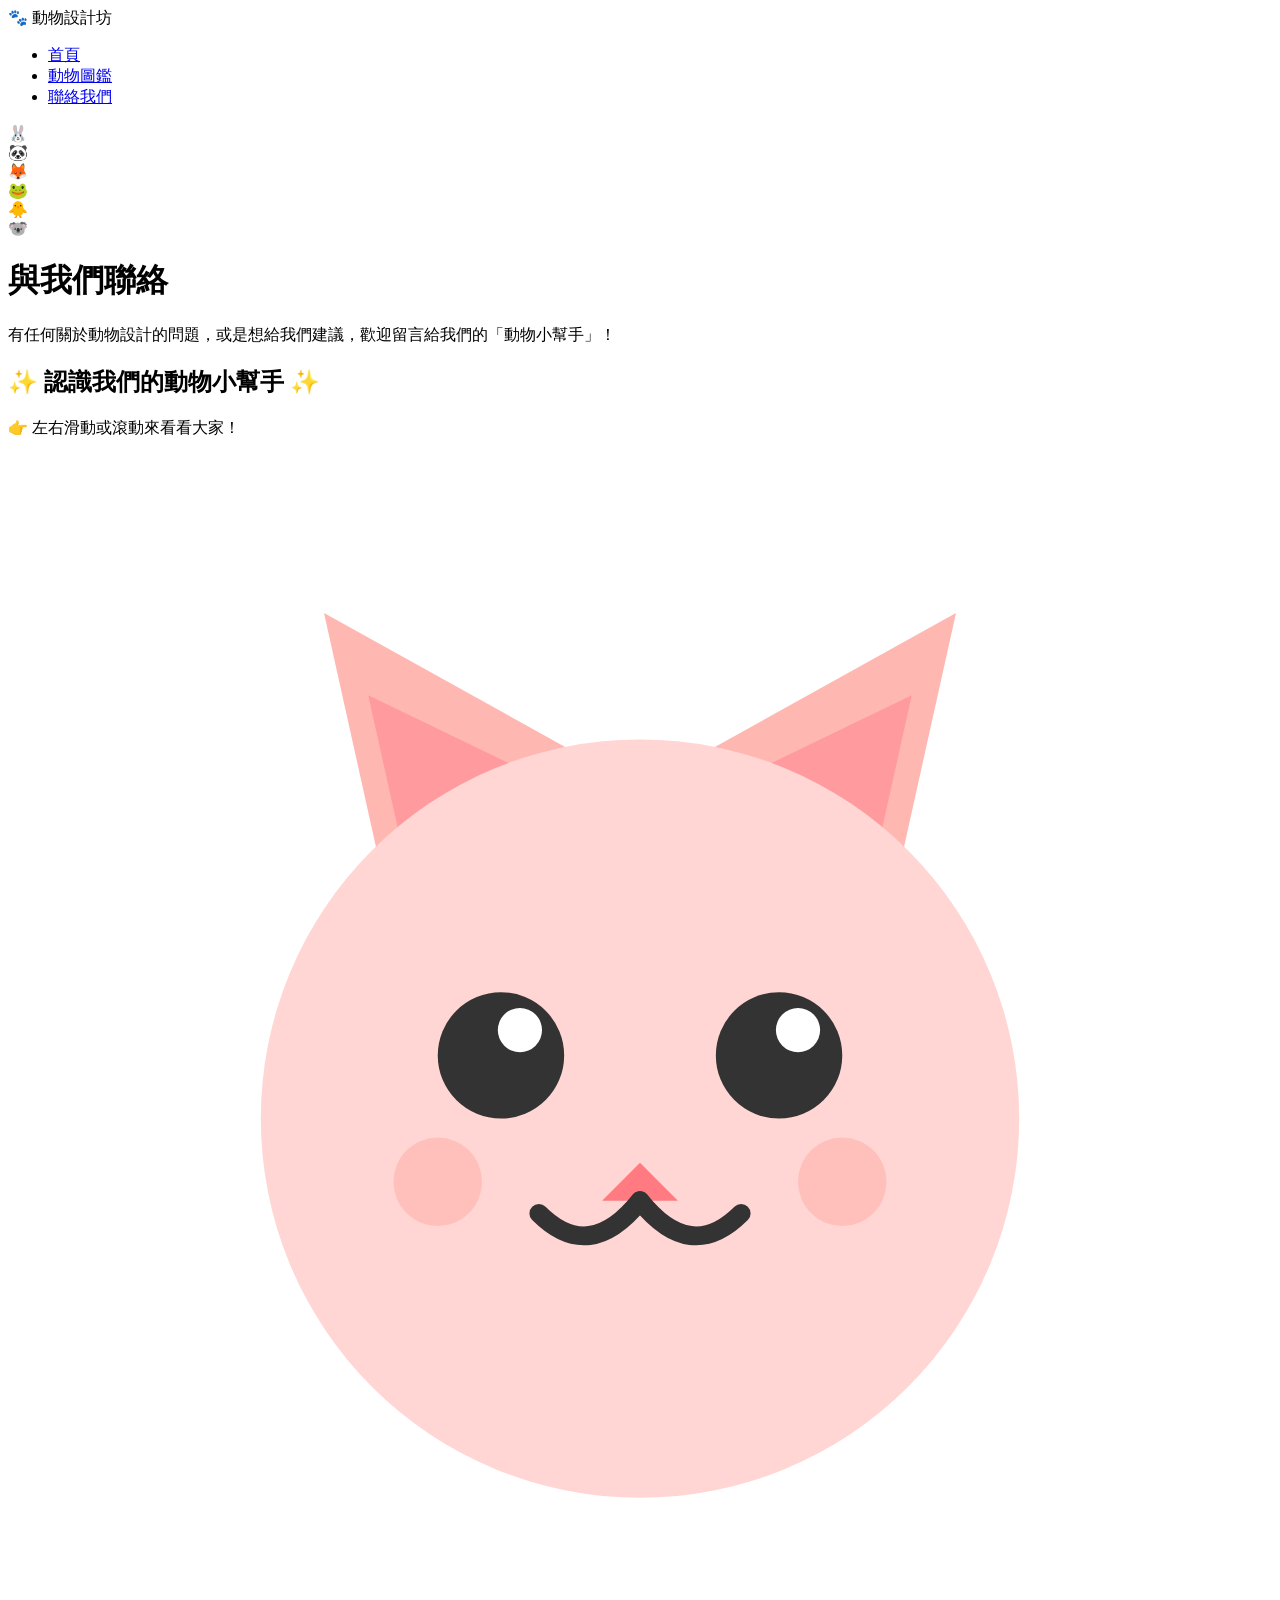
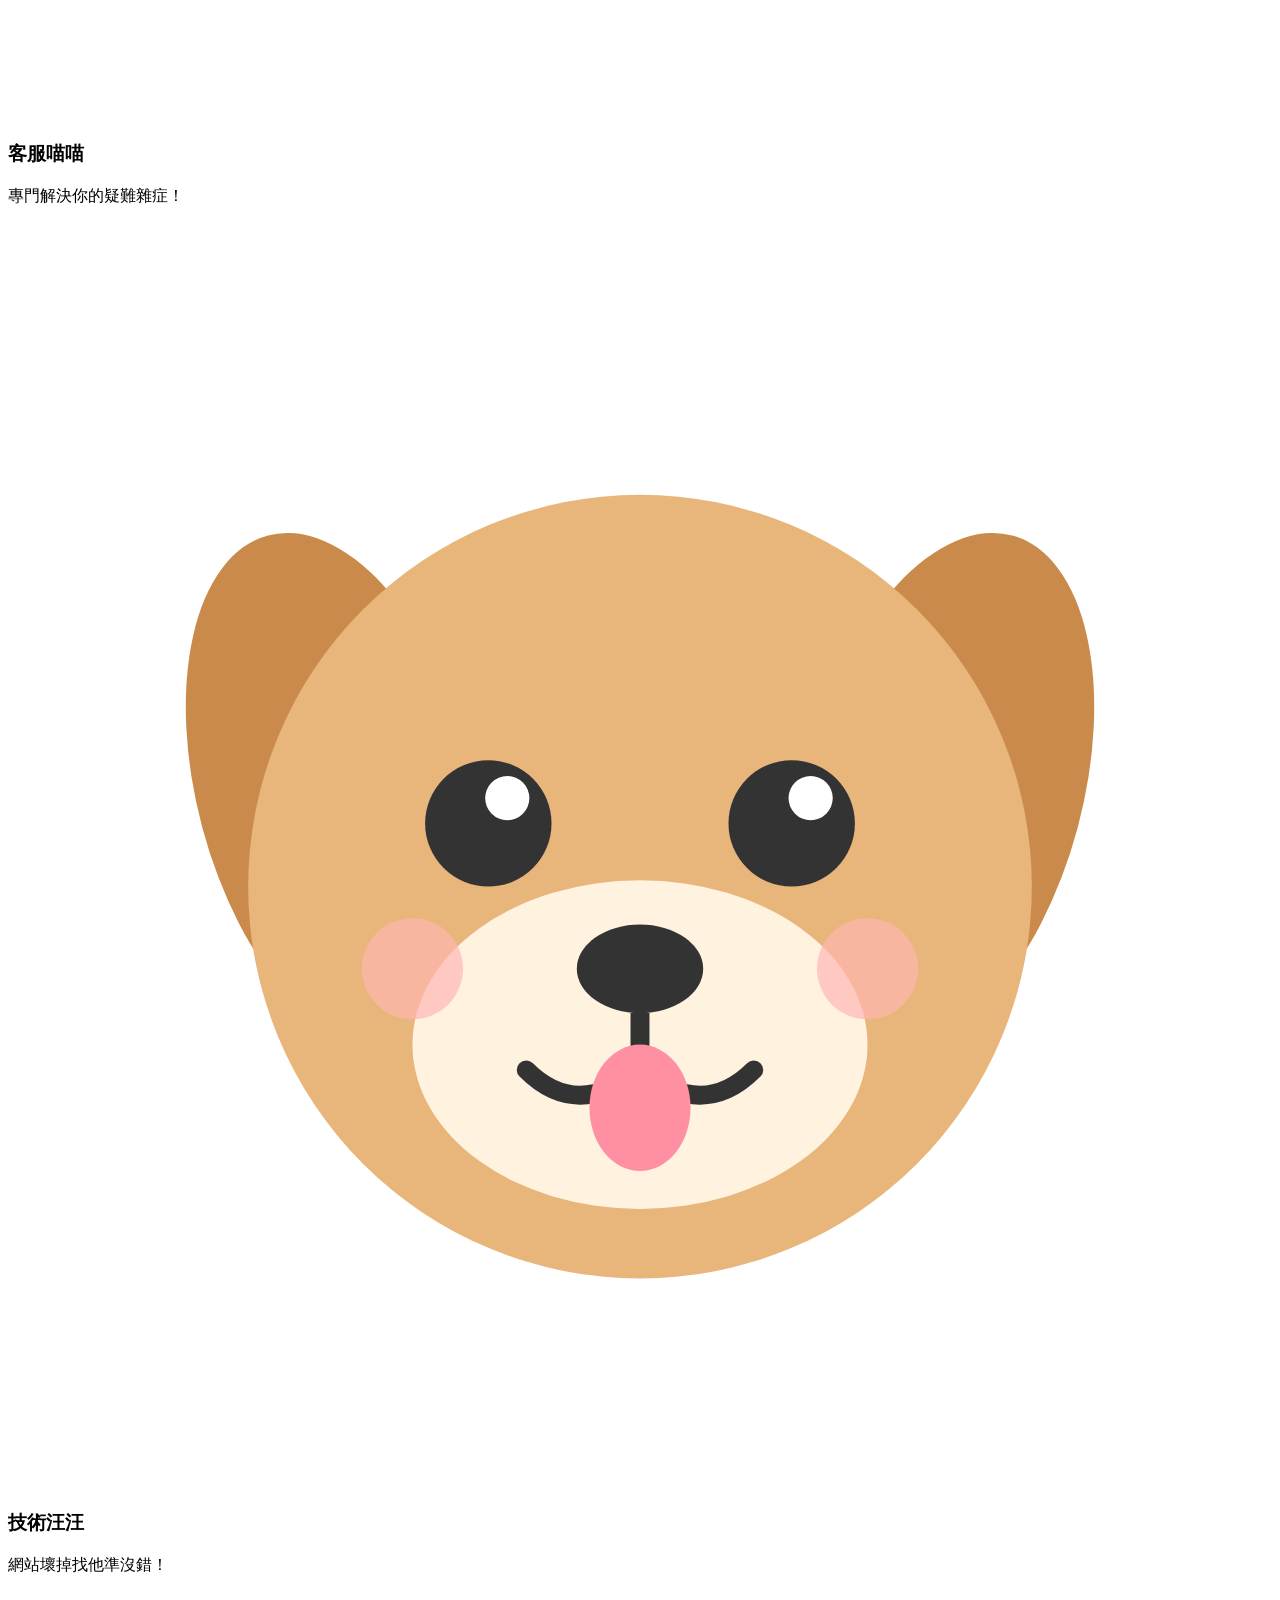
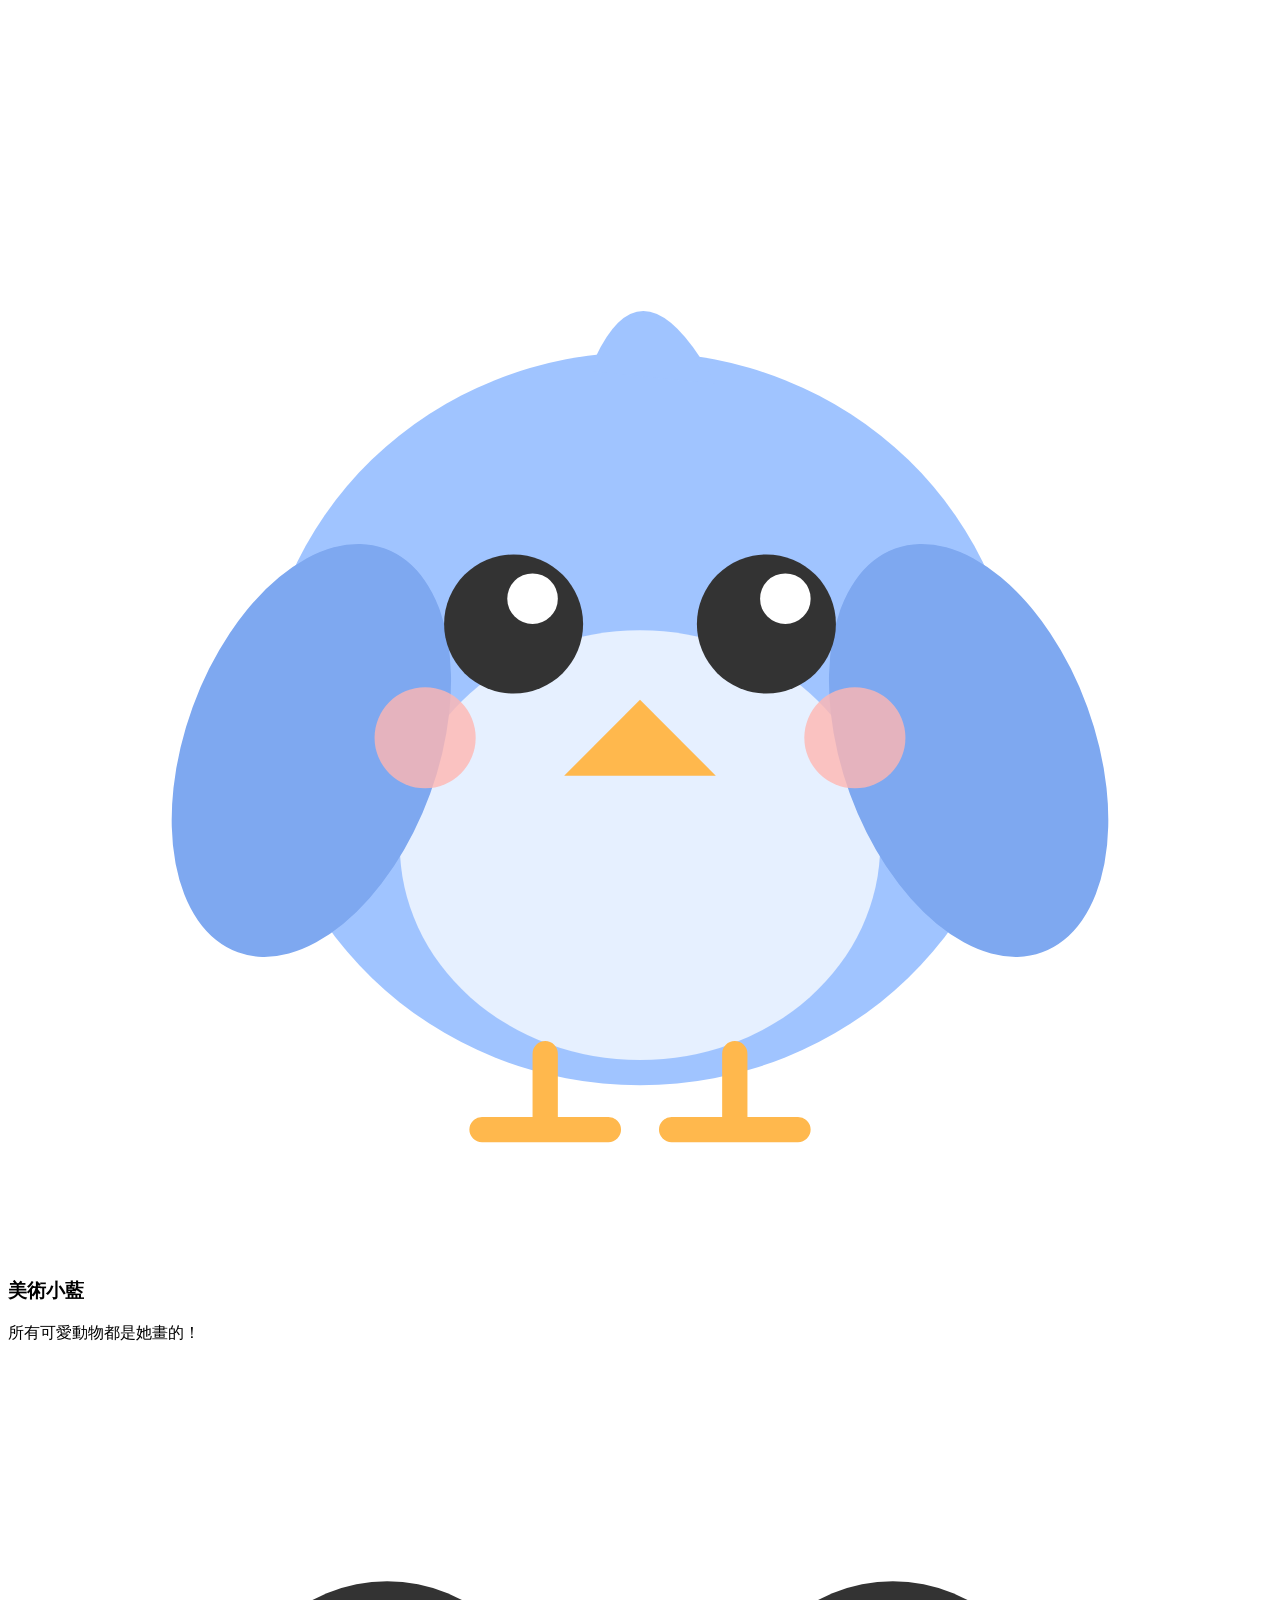
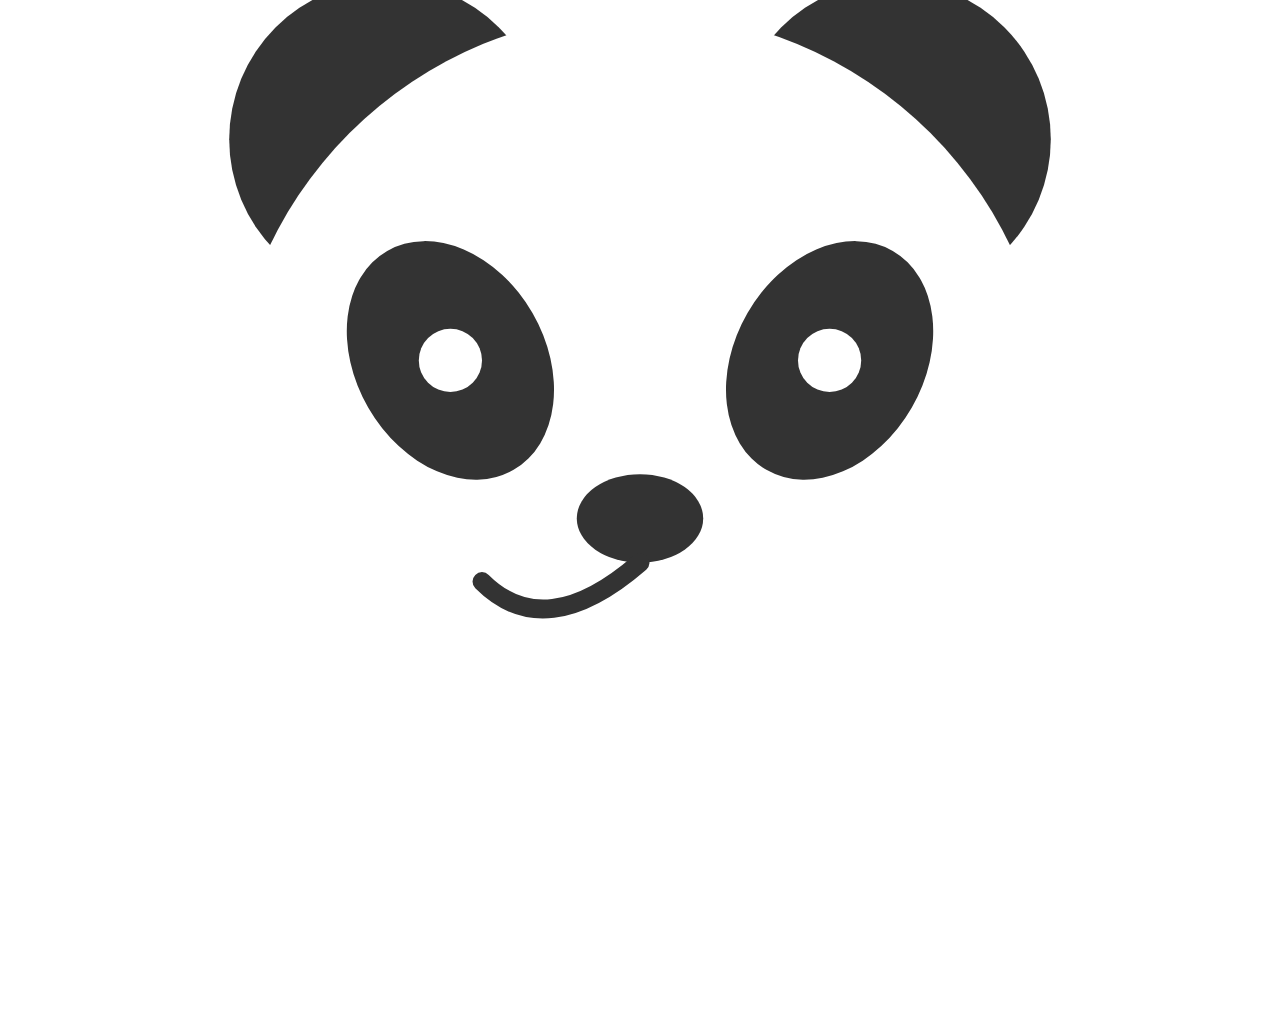
==== contact.html @ e1aa32b9 "Rename contact.html.html to contact.html" ====
<!DOCTYPE html>
<html lang="zh-TW">
<head>
    <meta charset="UTF-8">
    <meta name="viewport" content="width=device-width, initial-scale=1.0">
    <title>可愛動物設計遊戲 - 聯絡我們</title>
    <link rel="stylesheet" href="style.css">
</head>
<body class="contact-body">
    <!-- 導覽列 -->
    <nav class="navbar">
        <div class="logo">🐾 動物設計坊</div>
        <ul class="nav-links">
            <li><a href="index.html">首頁</a></li>
            <li><a href="products.html">動物圖鑑</a></li>
            <li><a href="contact.html" class="active">聯絡我們</a></li>
        </ul>
    </nav>

    <!-- 背景漂浮動物裝飾 -->
    <div class="floating-bg">
        <div class="float-animal float-1">🐰</div>
        <div class="float-animal float-2">🐼</div>
        <div class="float-animal float-3">🦊</div>
        <div class="float-animal float-4">🐸</div>
        <div class="float-animal float-5">🐥</div>
        <div class="float-animal float-6">🐨</div>
    </div>

    <!-- 聯絡我們主要內容 -->
    <main class="contact-page">
        <div class="contact-header">
            <h1>與我們聯絡</h1>
            <p>有任何關於動物設計的問題，或是想給我們建議，歡迎留言給我們的「動物小幫手」！</p>
        </div>

        <!-- 互動功能：捲動畫廊看小幫手 -->
        <section class="helpers-section">
            <h2>✨ 認識我們的動物小幫手 ✨</h2>
            <p class="scroll-hint">👉 左右滑動或滾動來看看大家！</p>
            
            <div class="helpers-gallery">
                <!-- 小幫手 1 -->
                <div class="helper-card bg-pink">
                    <svg viewBox="0 0 200 200" class="helper-svg">
                        <polygon points="60,70 50,25 95,50" fill="#ffb7b2"/>
                        <polygon points="140,70 150,25 105,50" fill="#ffb7b2"/>
                        <polygon points="63,65 57,38 88,53" fill="#ff9a9e"/>
                        <polygon points="137,65 143,38 112,53" fill="#ff9a9e"/>
                        <circle cx="100" cy="105" r="60" fill="#ffd6d3"/>
                        <circle cx="78" cy="95" r="10" fill="#333"/>
                        <circle cx="122" cy="95" r="10" fill="#333"/>
                        <circle cx="81" cy="91" r="3.5" fill="#fff"/>
                        <circle cx="125" cy="91" r="3.5" fill="#fff"/>
                        <polygon points="100,112 94,118 106,118" fill="#ff7b81"/>
                        <path d="M100 118 Q92 128 84 120" stroke="#333" stroke-width="3" fill="none" stroke-linecap="round"/>
                        <path d="M100 118 Q108 128 116 120" stroke="#333" stroke-width="3" fill="none" stroke-linecap="round"/>
                        <circle cx="68" cy="115" r="7" fill="#ffb7b2" opacity="0.7"/>
                        <circle cx="132" cy="115" r="7" fill="#ffb7b2" opacity="0.7"/>
                    </svg>
                    <h3>客服喵喵</h3>
                    <p>專門解決你的疑難雜症！</p>
                </div>

                <!-- 小幫手 2 -->
                <div class="helper-card bg-yellow">
                    <svg viewBox="0 0 200 200" class="helper-svg">
                        <ellipse cx="52" cy="90" rx="22" ry="42" fill="#c98a4b" transform="rotate(-15 52 90)"/>
                        <ellipse cx="148" cy="90" rx="22" ry="42" fill="#c98a4b" transform="rotate(15 148 90)"/>
                        <circle cx="100" cy="105" r="62" fill="#e8b57a"/>
                        <ellipse cx="100" cy="130" rx="36" ry="26" fill="#fff3e0"/>
                        <circle cx="76" cy="95" r="10" fill="#333"/>
                        <circle cx="124" cy="95" r="10" fill="#333"/>
                        <circle cx="79" cy="91" r="3.5" fill="#fff"/>
                        <circle cx="127" cy="91" r="3.5" fill="#fff"/>
                        <ellipse cx="100" cy="118" rx="10" ry="7" fill="#333"/>
                        <path d="M100 125 L100 134" stroke="#333" stroke-width="3"/>
                        <path d="M100 134 Q90 142 82 134" stroke="#333" stroke-width="3" fill="none" stroke-linecap="round"/>
                        <path d="M100 134 Q110 142 118 134" stroke="#333" stroke-width="3" fill="none" stroke-linecap="round"/>
                        <ellipse cx="100" cy="140" rx="8" ry="10" fill="#ff8fa3"/>
                        <circle cx="64" cy="118" r="8" fill="#ffb7b2" opacity="0.7"/>
                        <circle cx="136" cy="118" r="8" fill="#ffb7b2" opacity="0.7"/>
                    </svg>
                    <h3>技術汪汪</h3>
                    <p>網站壞掉找他準沒錯！</p>
                </div>

                <!-- 小幫手 3 -->
                <div class="helper-card bg-blue">
                    <svg viewBox="0 0 200 200" class="helper-svg">
                        <ellipse cx="100" cy="115" rx="60" ry="58" fill="#a0c4ff"/>
                        <ellipse cx="100" cy="135" rx="38" ry="34" fill="#e6f0ff"/>
                        <ellipse cx="48" cy="120" rx="20" ry="34" fill="#7ea8f0" transform="rotate(20 48 120)"/>
                        <ellipse cx="152" cy="120" rx="20" ry="34" fill="#7ea8f0" transform="rotate(-20 152 120)"/>
                        <path d="M92 60 Q100 40 112 62" fill="#a0c4ff"/>
                        <circle cx="80" cy="100" r="11" fill="#333"/>
                        <circle cx="120" cy="100" r="11" fill="#333"/>
                        <circle cx="83" cy="96" r="4" fill="#fff"/>
                        <circle cx="123" cy="96" r="4" fill="#fff"/>
                        <polygon points="100,112 88,124 112,124" fill="#ffb84d"/>
                        <circle cx="66" cy="118" r="8" fill="#ffb7b2" opacity="0.8"/>
                        <circle cx="134" cy="118" r="8" fill="#ffb7b2" opacity="0.8"/>
                        <path d="M85 168 L85 180 M75 180 L95 180" stroke="#ffb84d" stroke-width="4" stroke-linecap="round"/>
                        <path d="M115 168 L115 180 M105 180 L125 180" stroke="#ffb84d" stroke-width="4" stroke-linecap="round"/>
                    </svg>
                    <h3>美術小藍</h3>
                    <p>所有可愛動物都是她畫的！</p>
                </div>

                <!-- 小幫手 4 -->
                <div class="helper-card bg-green">
                    <svg viewBox="0 0 200 200" class="helper-svg">
                        <circle cx="60" cy="60" r="25" fill="#333"/>
                        <circle cx="140" cy="60" r="25" fill="#333"/>
                        <circle cx="100" cy="105" r="65" fill="#fff"/>
                        <ellipse cx="70" cy="95" rx="15" ry="20" fill="#333" transform="rotate(-30 70 95)"/>
                        <ellipse cx="130" cy="95" rx="15" ry="20" fill="#333" transform="rotate(30 130 95)"/>
                        <circle cx="70" cy="95" r="5" fill="#fff"/>
                        <circle cx="130" cy="95" r="5" fill="#fff"/>
                        <ellipse cx="100" cy="120" rx="10" ry="7" fill="#333"/>
                        <path d="M100 127 Q85 140 75 130" stroke="#333" stroke-width="3" fill="none" stroke-linecap="round"/>
                        <path d="M100
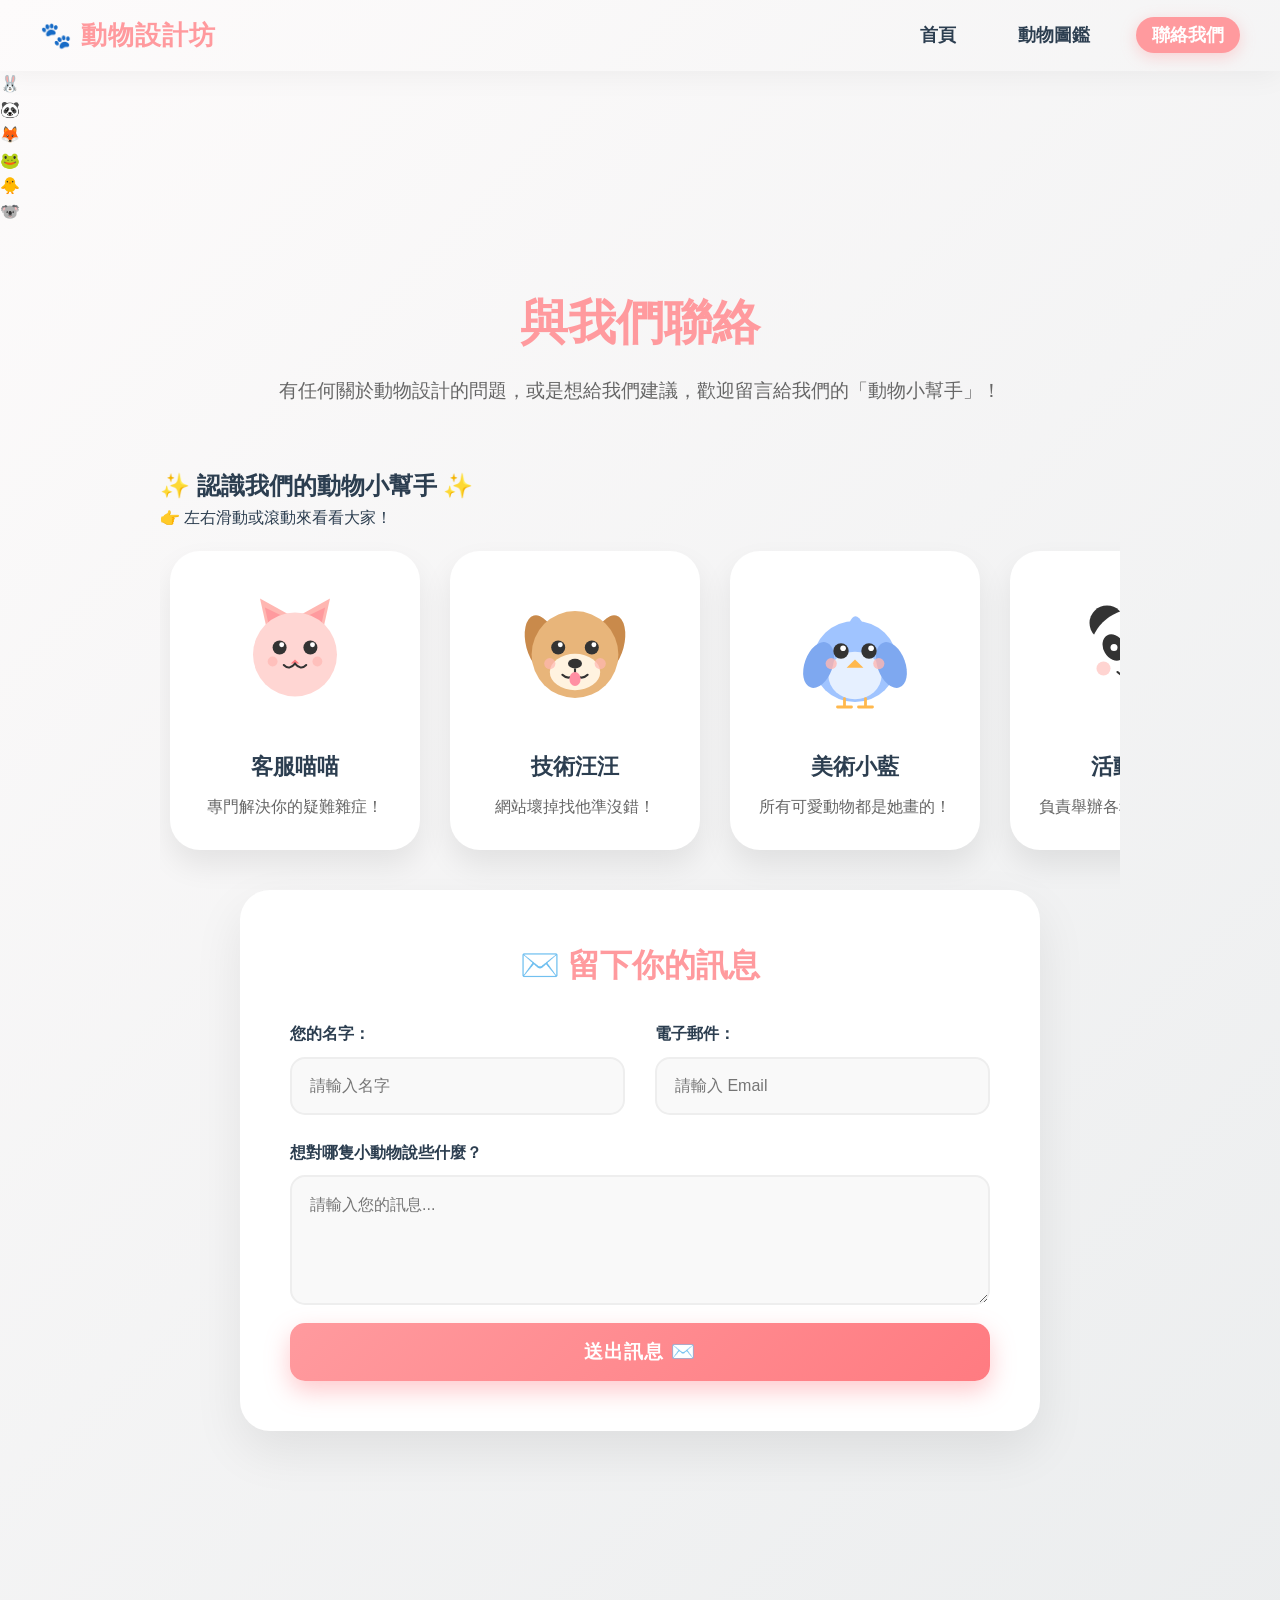
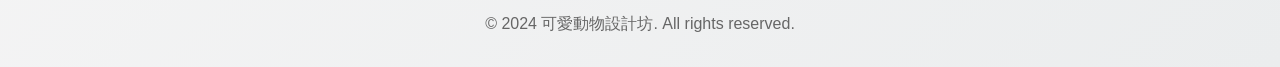
==== commit 1dcc9034: "Add files via upload" ====
--- a/contact.html
+++ b/contact.html
@@ -119,4 +119,82 @@
                         <circle cx="130" cy="95" r="5" fill="#fff"/>
                         <ellipse cx="100" cy="120" rx="10" ry="7" fill="#333"/>
                         <path d="M100 127 Q85 140 75 130" stroke="#333" stroke-width="3" fill="none" stroke-linecap="round"/>
-                        <path d="M100 
+                        <path d="M100 127 Q115 140 125 130" stroke="#333" stroke-width="3" fill="none" stroke-linecap="round"/>
+                        <circle cx="55" cy="125" r="10" fill="#ffb7b2" opacity="0.6"/>
+                        <circle cx="145" cy="125" r="10" fill="#ffb7b2" opacity="0.6"/>
+                    </svg>
+                    <h3>活動熊貓</h3>
+                    <p>負責舉辦各種有趣的活動！</p>
+                </div>
+
+                <!-- 小幫手 5 -->
+                <div class="helper-card bg-purple">
+                    <svg viewBox="0 0 200 200" class="helper-svg">
+                        <circle cx="60" cy="70" r="30" fill="#8fd14f"/>
+                        <circle cx="140" cy="70" r="30" fill="#8fd14f"/>
+                        <circle cx="60" cy="70" r="18" fill="#fff"/>
+                        <circle cx="140" cy="70" r="18" fill="#fff"/>
+                        <circle cx="60" cy="70" r="8" fill="#333"/>
+                        <circle cx="140" cy="70" r="8" fill="#333"/>
+                        <ellipse cx="100" cy="130" rx="70" ry="55" fill="#8fd14f"/>
+                        <path d="M70 130 Q100 160 130 130" stroke="#333" stroke-width="4" fill="none" stroke-linecap="round"/>
+                        <circle cx="45" cy="125" r="10" fill="#ffb7b2" opacity="0.8"/>
+                        <circle cx="155" cy="125" r="10" fill="#ffb7b2" opacity="0.8"/>
+                    </svg>
+                    <h3>公關青蛙</h3>
+                    <p>最喜歡和大家聊天交朋友！</p>
+                </div>
+
+                <!-- 小幫手 6 -->
+                <div class="helper-card bg-orange">
+                    <svg viewBox="0 0 200 200" class="helper-svg">
+                        <polygon points="40,80 60,20 100,60" fill="#ff8c42"/>
+                        <polygon points="160,80 140,20 100,60" fill="#ff8c42"/>
+                        <polygon points="55,75 65,35 90,60" fill="#fff3e0"/>
+                        <polygon points="145,75 135,35 110,60" fill="#fff3e0"/>
+                        <circle cx="100" cy="110" r="60" fill="#ff8c42"/>
+                        <ellipse cx="100" cy="135" rx="40" ry="30" fill="#fff3e0"/>
+                        <circle cx="75" cy="100" r="10" fill="#333"/>
+                        <circle cx="125" cy="100" r="10" fill="#333"/>
+                        <circle cx="78" cy="96" r="3.5" fill="#fff"/>
+                        <circle cx="128" cy="96" r="3.5" fill="#fff"/>
+                        <ellipse cx="100" cy="125" rx="8" ry="6" fill="#333"/>
+                        <path d="M100 131 Q90 140 80 132" stroke="#333" stroke-width="3" fill="none" stroke-linecap="round"/>
+                        <path d="M100 131 Q110 140 120 132" stroke="#333" stroke-width="3" fill="none" stroke-linecap="round"/>
+                    </svg>
+                    <h3>行銷狐狸</h3>
+                    <p>把可愛動物推廣給全世界！</p>
+                </div>
+            </div>
+        </section>
+
+        <!-- 留言表單 -->
+        <div class="contact-form-wrapper">
+            <h2>✉️ 留下你的訊息</h2>
+            <form class="contact-form" onsubmit="event.preventDefault(); alert('感謝您的留言！我們的動物小幫手會盡快回覆您 🐾');">
+                <div class="form-row">
+                    <div class="form-group">
+                        <label for="name">您的名字：</label>
+                        <input type="text" id="name" required placeholder="請輸入名字">
+                    </div>
+                    <div class="form-group">
+                        <label for="email">電子郵件：</label>
+                        <input type="email" id="email" required placeholder="請輸入 Email">
+                    </div>
+                </div>
+                <div class="form-group">
+                    <label for="message">想對哪隻小動物說些什麼？</label>
+                    <textarea id="message" rows="5" required placeholder="請輸入您的訊息..."></textarea>
+                </div>
+                <button type="submit" class="cta-btn">送出訊息 ✉️</button>
+            </form>
+        </div>
+    </main>
+
+    <footer>
+        <p>&copy; 2024 可愛動物設計坊. All rights reserved.</p>
+    </footer>
+
+    <script src="script.js"></script>
+</body>
+</html>
--- a/style.css
+++ b/style.css
@@ -0,0 +1,265 @@
+/* =========================================
+   基礎變數與字體設定
+   ========================================= */
+:root {
+    --primary: #ff9a9e;
+    --secondary: #fecfef;
+    --accent: #a0c4ff;
+    --text-dark: #2c3e50;
+    --text-light: #666;
+    --font-heading: 'Varela Round', sans-serif;
+    --font-body: 'Nunito', 'Microsoft JhengHei', sans-serif;
+}
+
+* { box-sizing: border-box; margin: 0; padding: 0; }
+
+body {
+    font-family: var(--font-body);
+    color: var(--text-dark);
+    line-height: 1.6;
+    overflow-x: hidden;
+}
+
+h1, h2, h3, .logo { font-family: var(--font-heading); }
+
+/* =========================================
+   玻璃透視導覽列 (Glassmorphism Navbar)
+   ========================================= */
+.glass-nav {
+    background: rgba(255, 255, 255, 0.7);
+    backdrop-filter: blur(15px);
+    -webkit-backdrop-filter: blur(15px);
+    border-bottom: 1px solid rgba(255, 255, 255, 0.5);
+}
+
+.navbar {
+    display: flex; justify-content: space-between; align-items: center;
+    padding: 15px 40px; position: sticky; top: 0; z-index: 1000;
+    box-shadow: 0 4px 30px rgba(0, 0, 0, 0.05);
+}
+
+.logo { font-size: 1.6rem; font-weight: 900; color: var(--primary); letter-spacing: 1px; }
+
+.nav-links { list-style: none; display: flex; gap: 30px; }
+.nav-links a {
+    text-decoration: none; color: var(--text-dark); font-weight: 700; font-size: 1.1rem;
+    padding: 8px 16px; border-radius: 20px; transition: all 0.3s ease;
+}
+.nav-links a:hover, .nav-links a.active {
+    background: var(--primary); color: #fff;
+    box-shadow: 0 4px 15px rgba(255, 154, 158, 0.4);
+}
+
+/* =========================================
+   首頁：複雜背景與佈局
+   ========================================= */
+.home-body {
+    background: linear-gradient(135deg, #fff6f7 0%, #f0f7ff 100%);
+    min-height: 100vh; display: flex; flex-direction: column;
+}
+
+/* 漂浮光暈背景 */
+.bg-orbs { position: fixed; top: 0; left: 0; width: 100%; height: 100%; z-index: -1; overflow: hidden; }
+.orb { position: absolute; border-radius: 50%; filter: blur(80px); opacity: 0.6; animation: floatOrb 10s infinite alternate; }
+.orb-1 { width: 400px; height: 400px; background: #ffd6d3; top: -10%; left: -10%; }
+.orb-2 { width: 500px; height: 500px; background: #cce3ff; bottom: -20%; right: -10%; animation-delay: -5s; }
+.orb-3 { width: 300px; height: 300px; background: #d4f5b8; top: 40%; left: 40%; animation-delay: -2s; }
+
+@keyframes floatOrb {
+    0% { transform: translate(0, 0) scale(1); }
+    100% { transform: translate(50px, 50px) scale(1.1); }
+}
+
+/* Hero 區塊 */
+.hero-full {
+    text-align: center; padding: 80px 20px 40px; position: relative; z-index: 1;
+}
+.hero-full h1 {
+    font-size: 3.5rem; margin-bottom: 20px;
+    background: linear-gradient(45deg, #ff7b81, #a0c4ff);
+    -webkit-background-clip: text;
+    -webkit-text-fill-color: transparent;
+    text-shadow: 0 10px 20px rgba(255, 154, 158, 0.2);
+}
+.hero-full p { font-size: 1.3rem; color: var(--text-light); margin-bottom: 40px; font-weight: 600; }
+
+/* 按鈕升級 */
+.cta-btn {
+    background: linear-gradient(135deg, #ff9a9e, #ff7b81);
+    color: white; border: none; padding: 16px 40px; font-size: 1.2rem;
+    border-radius: 50px; cursor: pointer; font-weight: 900; letter-spacing: 1px;
+    box-shadow: 0 10px 25px rgba(255, 123, 129, 0.4); transition: all 0.3s ease;
+    font-family: var(--font-heading);
+}
+.cta-btn:hover { transform: translateY(-5px) scale(1.05); box-shadow: 0 15px 30px rgba(255, 123, 129, 0.6); }
+
+.pulse-animation { animation: pulse 2s infinite; }
+@keyframes pulse {
+    0% { box-shadow: 0 0 0 0 rgba(255, 123, 129, 0.7); }
+    70% { box-shadow: 0 0 0 20px rgba(255, 123, 129, 0); }
+    100% { box-shadow: 0 0 0 0 rgba(255, 123, 129, 0); }
+}
+
+/* =========================================
+   3D 複雜動物卡片
+   ========================================= */
+.home-gallery { flex: 1; padding: 40px; max-width: 1200px; margin: 0 auto; width: 100%; z-index: 1; }
+.gallery-grid { display: grid; grid-template-columns: repeat(auto-fit, minmax(280px, 1fr)); gap: 40px; justify-items: center; }
+
+.gallery-item {
+    width: 100%; max-width: 260px; aspect-ratio: 1 / 1; cursor: pointer;
+    perspective: 1000px;
+}
+
+.item-inner {
+    width: 100%; height: 100%; border-radius: 40px; padding: 25px;
+    display: flex; justify-content: center; align-items: center;
+    box-shadow: 
+        0 20px 40px rgba(0,0,0,0.08),
+        inset 0 -10px 20px rgba(255,255,255,0.5),
+        inset 0 10px 20px rgba(255,255,255,0.8);
+    border: 4px solid #fff;
+    transition: all 0.5s cubic-bezier(0.175, 0.885, 0.32, 1.275);
+    position: relative;
+    animation: floatAnimal 4s ease-in-out infinite;
+}
+
+/* 錯開動畫時間 */
+.float-delay-1 .item-inner { animation-delay: 0s; }
+.float-delay-2 .item-inner { animation-delay: 1s; }
+.float-delay-3 .item-inner { animation-delay: 2s; }
+
+@keyframes floatAnimal {
+    0%, 100% { transform: translateY(0); }
+    50% { transform: translateY(-15px); }
+}
+
+/* 不同背景色系 */
+.bg-pink { background: linear-gradient(135deg, #fff 0%, #ffe4e6 100%); }
+.bg-yellow { background: linear-gradient(135deg, #fff 0%, #fff3c4 100%); }
+.bg-blue { background: linear-gradient(135deg, #fff 0%, #dbeafe 100%); }
+.bg-green { background: linear-gradient(135deg, #fff 0%, #dcfce7 100%); }
+.bg-purple { background: linear-gradient(135deg, #fff 0%, #f3e8ff 100%); }
+.bg-orange { background: linear-gradient(135deg, #fff 0%, #ffedd5 100%); }
+
+.gallery-item:hover .item-inner {
+    transform: translateY(-20px) scale(1.05) rotate(3deg);
+    box-shadow: 
+        0 30px 60px rgba(0,0,0,0.15),
+        inset 0 -10px 20px rgba(255,255,255,0.5),
+        inset 0 10px 20px rgba(255,255,255,1);
+    border-color: var(--primary);
+    animation-play-state: paused;
+}
+
+.gallery-svg { width: 100%; height: 100%; max-width: 180px; transition: transform 0.4s ease; filter: drop-shadow(0 10px 10px rgba(0,0,0,0.1)); }
+.gallery-item:hover .gallery-svg { transform: scale(1.15); }
+
+/* =========================================
+   產品頁 (動物圖鑑) 升級版
+   ========================================= */
+.products-page {
+    text-align: center; padding: 60px 20px;
+    background-color: #fdfbfb;
+    background-image: 
+        radial-gradient(#ffd6d3 2px, transparent 2px), 
+        radial-gradient(#cce3ff 2px, transparent 2px);
+    background-size: 60px 60px; background-position: 0 0, 30px 30px;
+    min-height: 80vh;
+}
+.products-page h1 { font-size: 2.5rem; color: var(--primary); margin-bottom: 15px; }
+.animal-grid { display: grid; grid-template-columns: repeat(auto-fit, minmax(180px, 1fr)); gap: 30px; max-width: 900px; margin: 50px auto; }
+
+.animal-card {
+    background: rgba(255, 255, 255, 0.9); padding: 30px 20px; border-radius: 30px;
+    cursor: pointer; transition: all 0.4s ease; border: 3px solid transparent;
+    box-shadow: 0 10px 30px rgba(0,0,0,0.05);
+    backdrop-filter: blur(10px);
+}
+.animal-card:hover {
+    transform: translateY(-10px); border-color: var(--primary);
+    box-shadow: 0 20px 40px rgba(255, 154, 158, 0.2);
+    background: #fff;
+}
+.animal-svg { width: 120px; height: 120px; margin: 0 auto 15px; transition: transform 0.4s cubic-bezier(0.175, 0.885, 0.32, 1.275); filter: drop-shadow(0 5px 5px rgba(0,0,0,0.1)); }
+.animal-card:hover .animal-svg { transform: scale(1.2) rotate(5deg); }
+.animal-card h3 { color: var(--text-dark); font-size: 1.3rem; }
+
+/* 動態資訊顯示區 */
+.info-display {
+    background: #fff; max-width: 800px; margin: 0 auto; padding: 50px;
+    border-radius: 30px; box-shadow: 0 20px 50px rgba(0,0,0,0.1);
+    min-height: 250px; display: flex; align-items: center; justify-content: center;
+    font-size: 1.1rem; line-height: 1.9; border: 4px dashed var(--secondary);
+    transition: all 0.4s ease;
+}
+.info-display h2 { font-size: 2.2rem; margin-bottom: 10px; }
+.info-display p { color: var(--text-light); text-align: justify; }
+
+/* =========================================
+   聯絡我們頁面：升級版
+   ========================================= */
+.contact-body {
+    background: linear-gradient(135deg, #fdfbfb 0%, #ebedee 100%);
+    min-height: 100vh; position: relative; overflow-x: hidden;
+}
+.contact-page { position: relative; z-index: 1; max-width: 1000px; margin: 0 auto; padding: 60px 20px 100px; }
+.contact-header { text-align: center; margin-bottom: 60px; }
+.contact-header h1 { font-size: 3rem; color: var(--primary); margin-bottom: 15px; }
+.contact-header p { font-size: 1.2rem; color: var(--text-light); }
+
+.helpers-gallery {
+    display: flex; gap: 30px; overflow-x: auto; padding: 20px 10px 40px;
+    scroll-snap-type: x mandatory;
+}
+.helpers-gallery::-webkit-scrollbar { height: 12px; }
+.helpers-gallery::-webkit-scrollbar-track { background: rgba(0,0,0,0.05); border-radius: 10px; }
+.helpers-gallery::-webkit-scrollbar-thumb { background: var(--primary); border-radius: 10px; border: 3px solid #fff; }
+
+.helper-card {
+    flex: 0 0 250px; scroll-snap-align: center; background: #fff;
+    border-radius: 30px; padding: 30px 20px; text-align: center;
+    box-shadow: 0 15px 30px rgba(0,0,0,0.08); transition: all 0.4s ease;
+}
+.helper-card:hover { transform: translateY(-15px); box-shadow: 0 25px 50px rgba(255, 154, 158, 0.25); }
+.helper-svg { width: 140px; height: 140px; margin-bottom: 20px; transition: transform 0.3s; }
+.helper-card:hover .helper-svg { transform: scale(1.15) rotate(-5deg); }
+.helper-card h3 { font-size: 1.4rem; margin-bottom: 10px; }
+.helper-card p { color: var(--text-light); font-size: 1rem; }
+
+/* 表單設計 */
+.contact-form-wrapper {
+    background: #fff; max-width: 800px; margin: 0 auto; padding: 50px;
+    border-radius: 30px; box-shadow: 0 20px 50px rgba(0,0,0,0.08);
+}
+.contact-form-wrapper h2 { text-align: center; color: var(--primary); font-size: 2rem; margin-bottom: 30px; }
+.form-row { display: flex; gap: 30px; margin-bottom: 25px; }
+.form-group { flex: 1; }
+.form-group label { display: block; margin-bottom: 10px; font-weight: 700; color: var(--text-dark); }
+.form-group input, .form-group textarea {
+    width: 100%; padding: 18px; border: 2px solid #eee; border-radius: 15px;
+    font-family: var(--font-body); font-size: 1rem; transition: all 0.3s; background: #f9f9f9;
+}
+.form-group input:focus, .form-group textarea:focus {
+    outline: none; border-color: var(--primary); background: #fff;
+    box-shadow: 0 0 20px rgba(255, 154, 158, 0.15);
+}
+.contact-form .cta-btn { width: 100%; border-radius: 15px; margin-top: 10px; }
+
+/* 彈窗與 Footer */
+.modal { display: none; position: fixed; z-index: 2000; left: 0; top: 0; width: 100%; height: 100%; background: rgba(0,0,0,0.4); backdrop-filter: blur(5px); }
+.modal-content { background: #fff; margin: 15% auto; padding: 50px; border-radius: 30px; width: 90%; max-width: 500px; text-align: center; position: relative; animation: popIn 0.4s cubic-bezier(0.175, 0.885, 0.32, 1.275); }
+@keyframes popIn { from {transform: scale(0.8); opacity: 0;} to {transform: scale(1); opacity: 1;} }
+.close-btn { position: absolute; top: 20px; right: 30px; font-size: 30px; cursor: pointer; color: #aaa; }
+.close-btn:hover { color: var(--primary); }
+.modal-ok-btn { margin-top: 20px; padding: 12px 30px; background: var(--primary); color: white; border: none; border-radius: 20px; font-size: 1.1rem; cursor: pointer; font-weight: bold; font-family: var(--font-heading); }
+
+footer { text-align: center; padding: 30px; color: var(--text-light); margin-top: 50px; }
+
+/* 響應式 */
+@media (max-width: 768px) {
+    .hero-full h1 { font-size: 2.2rem; }
+    .navbar { flex-direction: column; gap: 15px; padding: 15px; }
+    .form-row { flex-direction: column; gap: 15px; }
+    .gallery-grid { grid-template-columns: 1fr; }
+}
